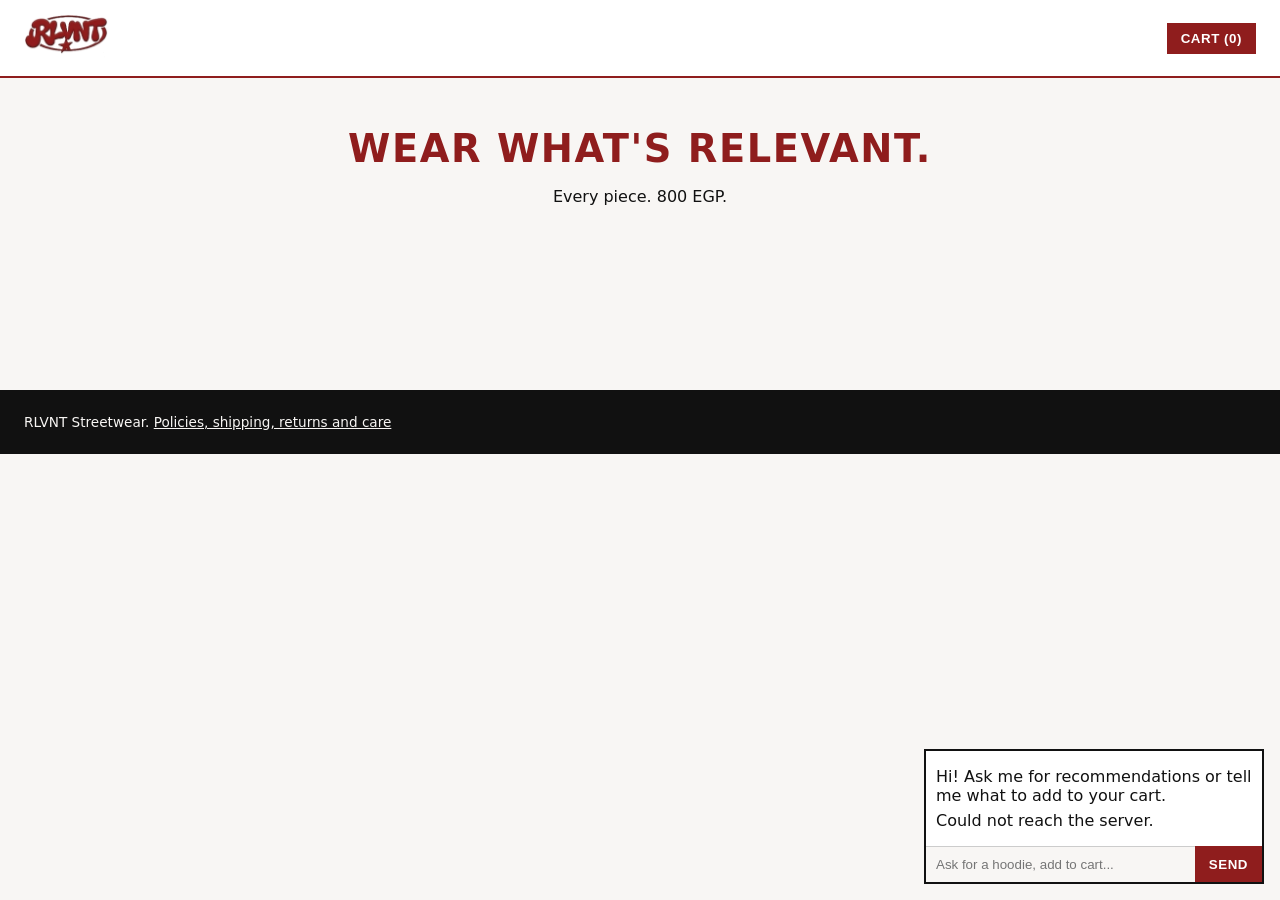
==== public/index.html @ f0443c26 "Single-project Vercel layout: public/ + api/index.py" ====
<!doctype html>
<html lang="en"><head><meta charset="utf-8">
<meta name="viewport" content="width=device-width,initial-scale=1">
<title>RLVNT</title><link rel="stylesheet" href="style.css"></head>
<body>
<header><a href="/"><img src="images/logo.png" alt="RLVNT"></a><button id="cartBtn">Cart (<span id="count">0</span>)</button></header>
<section class="hero"><h2>Wear what's relevant.</h2><p>Every piece. 800 EGP.</p></section>
<main><div id="grid" class="grid"></div></main>
<aside id="cart" class="panel hidden"><h3>Your cart</h3><div id="cartItems"></div>
<p><strong>Total: <span id="total">0</span> EGP</strong></p></aside>
<div id="chat" class="chat">
  <div id="log"></div>
  <form id="form"><input id="input" placeholder="Ask for a hoodie, add to cart..." autocomplete="off" maxlength="500"><button>Send</button></form>
</div>
<script src="config.js"></script><script src="app.js"></script>
<footer>RLVNT Streetwear. <a href="policies.html">Policies, shipping, returns and care</a></footer>
</body></html>
---- public/style.css ----
:root{--crimson:#8F1D1D;--black:#111111;--offwhite:#F8F6F4;--white:#FFFFFF}
*{box-sizing:border-box}body{margin:0;font-family:system-ui,Arial,sans-serif;background:var(--offwhite);color:var(--black)}
header{display:flex;justify-content:space-between;align-items:center;padding:14px 24px;background:var(--white);border-bottom:2px solid var(--crimson)}
header img{height:44px}
button{background:var(--crimson);color:var(--white);border:0;padding:8px 14px;cursor:pointer;font-weight:700;text-transform:uppercase;letter-spacing:.04em}
button:hover{background:var(--black)}
.hero{padding:48px 24px;text-align:center}.hero h2{font-size:2.4rem;margin:0;text-transform:uppercase;color:var(--crimson);letter-spacing:.04em}
.grid{display:grid;grid-template-columns:repeat(auto-fill,minmax(230px,1fr));gap:16px;padding:0 24px 120px}
.card{background:var(--white);padding:10px;border:1px solid #e5e0db}.card img{width:100%;aspect-ratio:1/1;object-fit:contain}
.card h4{margin:8px 0 2px;text-transform:uppercase}.card p{margin:0 0 8px;color:#555}
.panel{position:fixed;top:70px;right:16px;width:300px;background:var(--white);padding:16px;border:2px solid var(--black);z-index:5}
.hidden{display:none}.row{display:flex;justify-content:space-between;gap:8px;margin:6px 0}
.chat{position:fixed;bottom:16px;right:16px;width:340px;max-width:calc(100vw - 32px);background:var(--white);border:2px solid var(--black)}
#log{max-height:260px;overflow:auto;padding:10px}.m{margin:6px 0;white-space:pre-wrap}.u{color:var(--crimson);font-weight:600}
form{display:flex}form input{flex:1;padding:10px;border:0;border-top:1px solid #ccc;background:var(--offwhite)}
footer{background:var(--black);color:var(--offwhite);padding:24px;font-size:.85rem}footer a{color:var(--offwhite)}
.policy{max-width:760px;margin:24px auto;padding:0 24px 80px;line-height:1.55}.policy h2{color:var(--crimson);text-transform:uppercase}
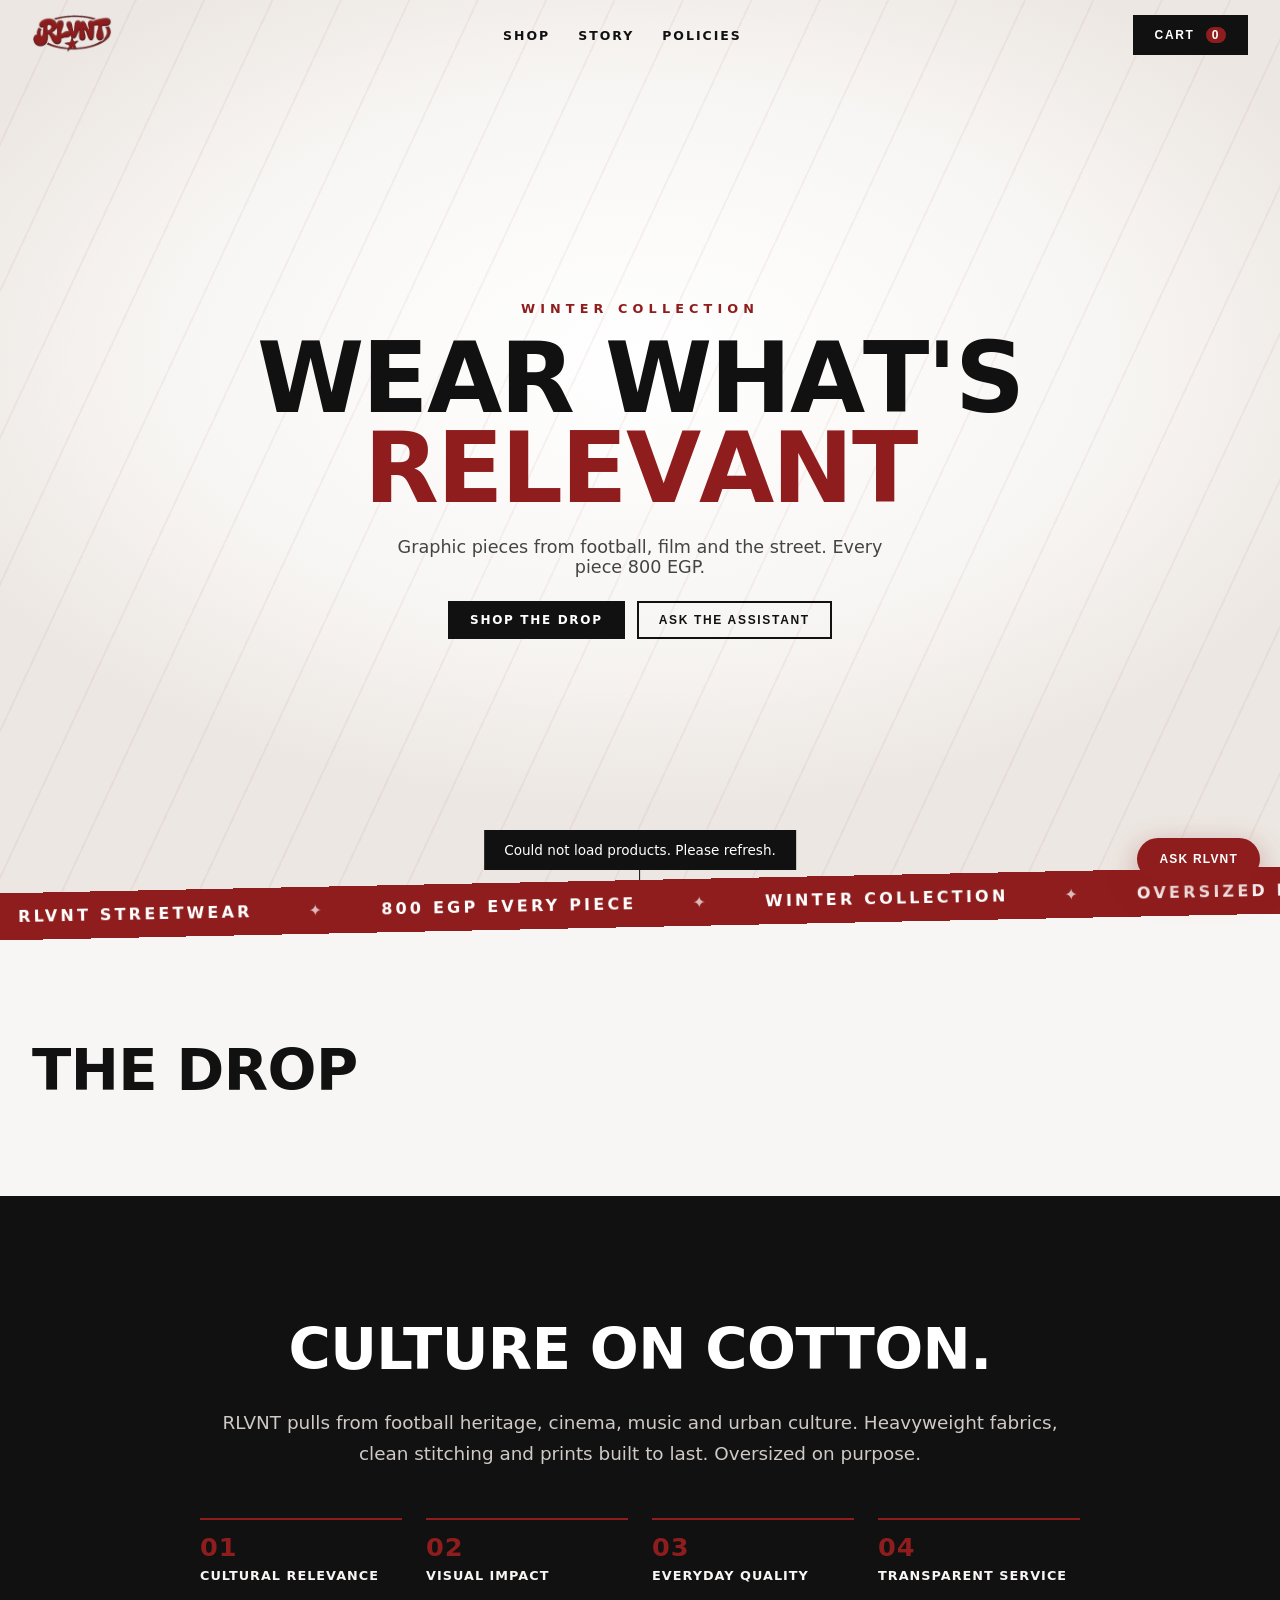
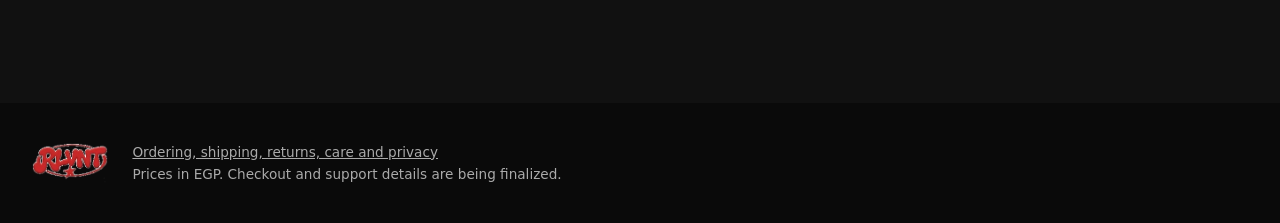
==== commit 0a35a25a: "Redesign: animated modern storefront; bilingual policy-aware assistant (Egyptian Arabic/English), ra" ====
--- a/public/index.html
+++ b/public/index.html
@@ -1,17 +1,64 @@
 <!doctype html>
 <html lang="en"><head><meta charset="utf-8">
 <meta name="viewport" content="width=device-width,initial-scale=1">
-<title>RLVNT</title><link rel="stylesheet" href="style.css"></head>
+<title>RLVNT | Streetwear</title>
+<meta name="description" content="RLVNT. Graphic streetwear built on football, cinema and street culture. Every piece 800 EGP.">
+<link rel="icon" href="images/logo.png">
+<link rel="stylesheet" href="style.css"></head>
 <body>
-<header><a href="/"><img src="images/logo.png" alt="RLVNT"></a><button id="cartBtn">Cart (<span id="count">0</span>)</button></header>
-<section class="hero"><h2>Wear what's relevant.</h2><p>Every piece. 800 EGP.</p></section>
-<main><div id="grid" class="grid"></div></main>
-<aside id="cart" class="panel hidden"><h3>Your cart</h3><div id="cartItems"></div>
-<p><strong>Total: <span id="total">0</span> EGP</strong></p></aside>
-<div id="chat" class="chat">
-  <div id="log"></div>
-  <form id="form"><input id="input" placeholder="Ask for a hoodie, add to cart..." autocomplete="off" maxlength="500"><button>Send</button></form>
-</div>
+<div class="progress" id="progress"></div>
+<header id="nav">
+  <a class="brand" href="#top"><img src="images/logo.png" alt="RLVNT"></a>
+  <nav><a href="#shop">Shop</a><a href="#story">Story</a><a href="policies.html">Policies</a></nav>
+  <button id="cartBtn" class="cartbtn" aria-label="Open cart">Cart <span id="count">0</span></button>
+</header>
+
+<section class="hero" id="top">
+  <div class="hero-bg"></div>
+  <div class="floaters" id="floaters" aria-hidden="true"></div>
+  <div class="hero-copy">
+    <p class="eyebrow reveal">Winter Collection</p>
+    <h1 id="headline" aria-label="Wear what's relevant">WEAR WHAT'S<br>RELEVANT</h1>
+    <p class="sub reveal">Graphic pieces from football, film and the street. Every piece 800 EGP.</p>
+    <div class="cta reveal"><a class="btn" href="#shop">Shop the drop</a><button class="btn ghost" id="askBtn">Ask the assistant</button></div>
+  </div>
+  <div class="scroll-hint">Scroll</div>
+</section>
+
+<div class="marquee" aria-hidden="true"><div class="track"><span>RLVNT STREETWEAR</span><span>800 EGP EVERY PIECE</span><span>WINTER COLLECTION</span><span>OVERSIZED FITS</span><span>RLVNT STREETWEAR</span><span>800 EGP EVERY PIECE</span><span>WINTER COLLECTION</span><span>OVERSIZED FITS</span></div></div>
+
+<section class="shop" id="shop">
+  <div class="shop-head reveal"><h2>The Drop</h2>
+    <div class="filters" id="filters"></div></div>
+  <div id="grid" class="grid"></div>
+</section>
+
+<section class="story" id="story">
+  <div class="story-in reveal">
+    <h2>Culture on cotton.</h2>
+    <p>RLVNT pulls from football heritage, cinema, music and urban culture. Heavyweight fabrics, clean stitching and prints built to last. Oversized on purpose.</p>
+    <div class="pillars"><div><b>01</b>Cultural relevance</div><div><b>02</b>Visual impact</div><div><b>03</b>Everyday quality</div><div><b>04</b>Transparent service</div></div>
+  </div>
+</section>
+
+<footer><img src="images/logo.png" alt="RLVNT"><div><a href="policies.html">Ordering, shipping, returns, care and privacy</a><p>Prices in EGP. Checkout and support details are being finalized.</p></div></footer>
+
+<div class="scrim" id="scrim"></div>
+<aside id="cart" class="drawer" aria-label="Cart">
+  <div class="drawer-head"><h3>Your cart</h3><button id="closeCart" class="x" aria-label="Close">×</button></div>
+  <div id="cartItems" class="cart-items"></div>
+  <div class="drawer-foot"><div class="total"><span>Total</span><b><span id="total">0</span> EGP</b></div>
+    <p class="note">Online checkout is being finalized. Your selection is saved here, and the assistant can help with your order questions.</p>
+    <button class="btn full" id="askFromCart">Ask the assistant</button></div>
+</aside>
+
+<button id="chatFab" class="fab" aria-label="Open assistant"><span>Ask RLVNT</span></button>
+<section id="chat" class="chat" aria-label="RLVNT assistant">
+  <div class="chat-head"><div><b>RLVNT Assistant</b><small>English · عربي</small></div><button id="chatClose" class="x" aria-label="Close">×</button></div>
+  <div id="log" class="log"></div>
+  <div id="chips" class="chips"></div>
+  <form id="form"><input id="input" placeholder="Message / اكتب رسالتك" autocomplete="off" maxlength="500" dir="auto"><button aria-label="Send">➤</button></form>
+</section>
+<div id="toast" class="toast"></div>
 <script src="config.js"></script><script src="app.js"></script>
-<footer>RLVNT Streetwear. <a href="policies.html">Policies, shipping, returns and care</a></footer>
 </body></html>
--- a/public/style.css
+++ b/public/style.css
@@ -1,17 +1,90 @@
-:root{--crimson:#8F1D1D;--black:#111111;--offwhite:#F8F6F4;--white:#FFFFFF}
-*{box-sizing:border-box}body{margin:0;font-family:system-ui,Arial,sans-serif;background:var(--offwhite);color:var(--black)}
-header{display:flex;justify-content:space-between;align-items:center;padding:14px 24px;background:var(--white);border-bottom:2px solid var(--crimson)}
-header img{height:44px}
-button{background:var(--crimson);color:var(--white);border:0;padding:8px 14px;cursor:pointer;font-weight:700;text-transform:uppercase;letter-spacing:.04em}
-button:hover{background:var(--black)}
-.hero{padding:48px 24px;text-align:center}.hero h2{font-size:2.4rem;margin:0;text-transform:uppercase;color:var(--crimson);letter-spacing:.04em}
-.grid{display:grid;grid-template-columns:repeat(auto-fill,minmax(230px,1fr));gap:16px;padding:0 24px 120px}
-.card{background:var(--white);padding:10px;border:1px solid #e5e0db}.card img{width:100%;aspect-ratio:1/1;object-fit:contain}
-.card h4{margin:8px 0 2px;text-transform:uppercase}.card p{margin:0 0 8px;color:#555}
-.panel{position:fixed;top:70px;right:16px;width:300px;background:var(--white);padding:16px;border:2px solid var(--black);z-index:5}
-.hidden{display:none}.row{display:flex;justify-content:space-between;gap:8px;margin:6px 0}
-.chat{position:fixed;bottom:16px;right:16px;width:340px;max-width:calc(100vw - 32px);background:var(--white);border:2px solid var(--black)}
-#log{max-height:260px;overflow:auto;padding:10px}.m{margin:6px 0;white-space:pre-wrap}.u{color:var(--crimson);font-weight:600}
-form{display:flex}form input{flex:1;padding:10px;border:0;border-top:1px solid #ccc;background:var(--offwhite)}
-footer{background:var(--black);color:var(--offwhite);padding:24px;font-size:.85rem}footer a{color:var(--offwhite)}
-.policy{max-width:760px;margin:24px auto;padding:0 24px 80px;line-height:1.55}.policy h2{color:var(--crimson);text-transform:uppercase}
+:root{--crimson:#8F1D1D;--black:#111;--off:#F8F6F4;--white:#fff;--ease:cubic-bezier(.2,.8,.2,1)}
+*{box-sizing:border-box}html{scroll-behavior:smooth}
+body{margin:0;font-family:"Helvetica Neue",Inter,system-ui,Arial,sans-serif;background:var(--off);color:var(--black);overflow-x:hidden}
+img{display:block}a{color:inherit}
+.progress{position:fixed;top:0;left:0;height:3px;width:0;background:var(--crimson);z-index:100}
+header{position:fixed;top:0;left:0;right:0;z-index:50;display:flex;align-items:center;justify-content:space-between;padding:14px 32px;transition:background .3s,box-shadow .3s,padding .3s}
+header.solid{background:rgba(248,246,244,.92);backdrop-filter:blur(10px);box-shadow:0 1px 0 rgba(0,0,0,.08);padding:8px 32px}
+.brand img{height:42px;transition:transform .3s var(--ease)}.brand:hover img{transform:rotate(-4deg) scale(1.06)}
+nav{display:flex;gap:28px}nav a{text-decoration:none;font-size:.78rem;font-weight:700;letter-spacing:.16em;text-transform:uppercase;position:relative}
+nav a:after{content:"";position:absolute;left:0;bottom:-4px;height:2px;width:0;background:var(--crimson);transition:width .3s var(--ease)}nav a:hover:after{width:100%}
+.cartbtn,.btn{background:var(--black);color:var(--white);border:0;padding:12px 22px;font-weight:800;font-size:.75rem;letter-spacing:.14em;text-transform:uppercase;cursor:pointer;text-decoration:none;display:inline-block;transition:background .25s,transform .25s var(--ease)}
+.cartbtn:hover,.btn:hover{background:var(--crimson);transform:translateY(-2px)}
+.cartbtn span{display:inline-block;min-width:20px;margin-left:6px;background:var(--crimson);padding:1px 6px;border-radius:10px}
+.cartbtn.bump span{animation:bump .5s var(--ease)}@keyframes bump{40%{transform:scale(1.6)}}
+.btn.ghost{background:transparent;color:var(--black);box-shadow:inset 0 0 0 2px var(--black)}.btn.ghost:hover{background:var(--black);color:var(--white)}
+.btn.full{width:100%}
+.hero{position:relative;min-height:100vh;display:flex;align-items:center;justify-content:center;text-align:center;overflow:hidden;padding:120px 24px 80px}
+.hero-bg{position:absolute;inset:0;background:radial-gradient(60% 50% at 50% 40%,#fff 0%,var(--off) 60%,#ece7e2 100%)}
+.hero-bg:after{content:"";position:absolute;inset:0;background:repeating-linear-gradient(115deg,transparent 0 60px,rgba(143,29,29,.05) 60px 62px)}
+.hero-copy{position:relative;z-index:3;max-width:900px}
+.eyebrow{color:var(--crimson);font-weight:800;letter-spacing:.4em;text-transform:uppercase;font-size:.8rem;margin:0 0 18px}
+h1{font-size:clamp(2.8rem,9vw,7.5rem);line-height:.92;margin:0;font-weight:900;letter-spacing:-.02em;text-transform:uppercase}
+h1 .ch{display:inline-block;opacity:0;transform:translateY(60%) rotate(6deg);animation:rise .8s var(--ease) forwards}
+@keyframes rise{to{opacity:1;transform:none}}
+h1 .rl{color:var(--crimson)}
+.sub{font-size:1.1rem;max-width:520px;margin:24px auto;color:#444}
+.cta{display:flex;gap:12px;justify-content:center;flex-wrap:wrap}
+.floaters{position:absolute;inset:0;z-index:1;pointer-events:none}
+.fl{position:absolute;width:clamp(120px,20vw,280px);mix-blend-mode:multiply;filter:drop-shadow(0 30px 30px rgba(0,0,0,.18));animation:float 7s ease-in-out infinite;will-change:transform}
+.fl img{width:100%}
+@keyframes float{50%{transform:translateY(-26px) rotate(var(--r2,3deg))}}
+.fl1{left:4%;top:18%;--r2:-4deg;rotate:-8deg}.fl2{right:4%;top:14%;animation-delay:-2s;rotate:7deg}.fl3{left:12%;bottom:6%;animation-delay:-4s;rotate:5deg}.fl4{right:11%;bottom:8%;animation-delay:-1s;rotate:-6deg}
+.scroll-hint{position:absolute;bottom:18px;left:50%;transform:translateX(-50%);font-size:.65rem;letter-spacing:.4em;text-transform:uppercase;z-index:3}
+.scroll-hint:after{content:"";display:block;width:1px;height:34px;background:var(--black);margin:8px auto 0;animation:drip 1.6s infinite}
+@keyframes drip{0%{transform:scaleY(0);transform-origin:top}50%{transform:scaleY(1);transform-origin:top}51%{transform-origin:bottom}100%{transform:scaleY(0);transform-origin:bottom}}
+.marquee{background:var(--crimson);color:var(--white);overflow:hidden;white-space:nowrap;padding:14px 0;transform:rotate(-1.2deg);margin:-20px -10px 0;position:relative;z-index:4}
+.track{display:inline-flex;animation:slide 24s linear infinite}.track span{font-weight:900;letter-spacing:.2em;font-size:1rem;padding:0 28px}.track span:after{content:"✦";margin-left:56px;opacity:.7}
+@keyframes slide{to{transform:translateX(-50%)}}
+.shop{padding:110px 32px 60px;max-width:1500px;margin:0 auto}
+.shop-head{display:flex;justify-content:space-between;align-items:end;gap:20px;flex-wrap:wrap;margin-bottom:32px}
+h2{font-size:clamp(2rem,5vw,3.6rem);margin:0;text-transform:uppercase;font-weight:900;letter-spacing:-.01em}
+.filters{display:flex;gap:8px;flex-wrap:wrap}.filters button{background:transparent;border:2px solid var(--black);padding:8px 16px;font-weight:800;text-transform:uppercase;font-size:.7rem;letter-spacing:.12em;cursor:pointer;transition:all .25s}
+.filters button.on,.filters button:hover{background:var(--black);color:var(--white)}
+.grid{display:grid;grid-template-columns:repeat(auto-fill,minmax(260px,1fr));gap:22px}
+.card{background:var(--white);position:relative;overflow:hidden;opacity:0;transform:translateY(40px);transition:opacity .7s var(--ease),transform .7s var(--ease),box-shadow .3s}
+.card.in{opacity:1;transform:none}.card:hover{box-shadow:0 24px 50px rgba(0,0,0,.14)}
+.card .pic{aspect-ratio:4/5;background:#fff;overflow:hidden;perspective:800px;display:flex;align-items:center;justify-content:center}
+.card .pic img{width:100%;height:100%;object-fit:contain;transition:transform .5s var(--ease);transform-style:preserve-3d;will-change:transform}
+.card:hover .pic img{transform:scale(1.07)}
+.card .tag{position:absolute;top:12px;left:12px;background:var(--crimson);color:#fff;font-size:.65rem;font-weight:800;letter-spacing:.14em;padding:5px 9px;text-transform:uppercase}
+.card .meta{padding:14px 16px 64px}.card h4{margin:0 0 4px;font-size:.9rem;text-transform:uppercase;letter-spacing:.04em}.card p{margin:0;color:#666;font-size:.85rem}
+.card .add{position:absolute;left:0;right:0;bottom:0;transform:translateY(100%);transition:transform .35s var(--ease),background .25s;padding:16px;border:0;background:var(--black);color:#fff;font-weight:800;letter-spacing:.14em;text-transform:uppercase;font-size:.75rem;cursor:pointer}
+.card:hover .add,.card:focus-within .add{transform:none}.card .add:hover{background:var(--crimson)}
+@media(hover:none){.card .add{transform:none;position:static;width:100%}.card .meta{padding-bottom:12px}}
+.story{background:var(--black);color:var(--off);padding:120px 32px;text-align:center}
+.story-in{max-width:880px;margin:auto}.story h2{color:var(--white)}.story p{font-size:1.15rem;line-height:1.7;color:#cfcac5;margin:24px 0 48px}
+.pillars{display:grid;grid-template-columns:repeat(auto-fit,minmax(150px,1fr));gap:24px;text-align:left}
+.pillars div{border-top:2px solid var(--crimson);padding-top:12px;font-weight:700;text-transform:uppercase;letter-spacing:.08em;font-size:.8rem}.pillars b{display:block;color:var(--crimson);font-size:1.6rem;margin-bottom:6px}
+footer{background:#0a0a0a;color:#aaa;padding:40px 32px;display:flex;gap:24px;align-items:center;flex-wrap:wrap;font-size:.85rem}footer img{height:40px;filter:brightness(1.4)}footer p{margin:6px 0 0}
+.reveal{opacity:0;transform:translateY(28px);transition:opacity .8s var(--ease),transform .8s var(--ease)}.reveal.in{opacity:1;transform:none}
+.scrim{position:fixed;inset:0;background:rgba(0,0,0,.45);opacity:0;pointer-events:none;transition:opacity .3s;z-index:60}.scrim.on{opacity:1;pointer-events:auto}
+.drawer{position:fixed;top:0;right:0;bottom:0;width:min(420px,100vw);background:var(--off);z-index:70;transform:translateX(105%);transition:transform .45s var(--ease);display:flex;flex-direction:column}
+.drawer.on{transform:none}.drawer-head{display:flex;justify-content:space-between;align-items:center;padding:20px 24px;border-bottom:1px solid #ddd}.drawer-head h3{margin:0;text-transform:uppercase;letter-spacing:.1em}
+.x{background:none;border:0;font-size:1.8rem;cursor:pointer;line-height:1;color:inherit}
+.cart-items{flex:1;overflow:auto;padding:12px 24px}.empty{color:#777;text-align:center;margin-top:40px}
+.line{display:grid;grid-template-columns:72px 1fr auto;gap:12px;align-items:center;padding:12px 0;border-bottom:1px solid #e6e1dc;animation:pop .4s var(--ease)}@keyframes pop{from{opacity:0;transform:translateX(20px)}}
+.line img{width:72px;height:90px;object-fit:contain;background:#fff}.line b{font-size:.8rem;text-transform:uppercase}.line small{color:#666;display:block}
+.qty{display:flex;align-items:center;gap:8px;margin-top:6px}.qty button{width:26px;height:26px;border:1px solid var(--black);background:#fff;cursor:pointer;font-weight:800}.qty button:hover{background:var(--black);color:#fff}
+.drawer-foot{padding:20px 24px;border-top:1px solid #ddd}.total{display:flex;justify-content:space-between;font-size:1.1rem;margin-bottom:8px}.note{font-size:.78rem;color:#666;line-height:1.5}
+.fab{position:fixed;right:20px;bottom:20px;z-index:55;background:var(--crimson);color:#fff;border:0;border-radius:40px;padding:14px 22px;font-weight:800;letter-spacing:.1em;text-transform:uppercase;font-size:.75rem;cursor:pointer;box-shadow:0 10px 30px rgba(143,29,29,.4);animation:pulse 2.6s infinite}
+@keyframes pulse{0%,100%{box-shadow:0 10px 30px rgba(143,29,29,.4)}50%{box-shadow:0 10px 40px rgba(143,29,29,.75)}}
+.chat{position:fixed;right:20px;bottom:20px;width:380px;max-width:calc(100vw - 24px);height:min(600px,calc(100vh - 40px));background:var(--white);z-index:80;display:flex;flex-direction:column;box-shadow:0 30px 80px rgba(0,0,0,.35);transform:translateY(30px) scale(.96);opacity:0;pointer-events:none;transition:all .35s var(--ease);transform-origin:bottom right}
+.chat.on{transform:none;opacity:1;pointer-events:auto}
+.chat-head{background:var(--black);color:#fff;display:flex;justify-content:space-between;align-items:center;padding:14px 18px;border-bottom:3px solid var(--crimson)}.chat-head small{display:block;opacity:.7;margin-top:2px}
+.log{flex:1;overflow:auto;padding:16px;display:flex;flex-direction:column;gap:10px;background:var(--off)}
+.msg{max-width:86%;padding:10px 14px;line-height:1.5;font-size:.92rem;white-space:pre-wrap;animation:pop .3s var(--ease);unicode-bidi:plaintext}
+.msg.bot{background:#fff;align-self:flex-start;border-left:3px solid var(--crimson)}.msg.me{background:var(--black);color:#fff;align-self:flex-end}
+.typing{display:flex;gap:4px;padding:12px 14px}.typing i{width:7px;height:7px;background:var(--crimson);border-radius:50%;animation:dot 1s infinite}.typing i:nth-child(2){animation-delay:.15s}.typing i:nth-child(3){animation-delay:.3s}
+@keyframes dot{50%{transform:translateY(-5px);opacity:.4}}
+.pcards{display:flex;gap:8px;overflow:auto;align-self:stretch;padding-bottom:4px}.pc{flex:0 0 120px;background:#fff;border:1px solid #e3ded9;font-size:.7rem;text-transform:uppercase}.pc img{width:100%;height:120px;object-fit:contain}.pc div{padding:6px}.pc button{width:100%;border:0;background:var(--black);color:#fff;padding:7px;font-weight:800;cursor:pointer;font-size:.65rem;letter-spacing:.1em}.pc button:hover{background:var(--crimson)}
+.chips{display:flex;gap:6px;flex-wrap:wrap;padding:8px 12px 0;background:var(--off)}.chips button{border:1px solid var(--black);background:#fff;padding:6px 10px;font-size:.75rem;cursor:pointer;transition:all .2s}.chips button:hover{background:var(--black);color:#fff}
+#form{display:flex;border-top:1px solid #ddd}#form input{flex:1;border:0;padding:14px;font-size:.95rem;background:#fff;outline:none}#form button{border:0;background:var(--crimson);color:#fff;width:54px;cursor:pointer;font-size:1.1rem}
+.toast{position:fixed;left:50%;bottom:30px;transform:translate(-50%,40px);background:var(--black);color:#fff;padding:12px 20px;font-size:.85rem;opacity:0;transition:all .35s var(--ease);z-index:120;pointer-events:none}.toast.on{opacity:1;transform:translate(-50%,0)}
+.policy{max-width:760px;margin:110px auto 60px;padding:0 24px;line-height:1.6}.policy h2{font-size:1.5rem;color:var(--crimson);margin-top:36px}
+@media(max-width:720px){nav{display:none}header{padding:10px 16px}.shop{padding:80px 16px 40px}.fl{opacity:.55}.fab span{display:none}.fab{width:56px;height:56px;padding:0}.fab:before{content:"💬"}.chat{right:0;bottom:0;width:100vw;max-width:100vw;height:86vh}}
+@media(prefers-reduced-motion:reduce){*{animation:none!important;transition:none!important}h1 .ch,.reveal,.card{opacity:1!important;transform:none!important}}
+.fl{aspect-ratio:1/1;overflow:hidden}.fl img{width:190%;max-width:none;margin:-42% 0 0 -45%}
+.fl{width:clamp(110px,15vw,215px)}
+.fl1{left:2%;top:20%}.fl2{right:2%;top:16%}.fl3{left:5%;bottom:5%}.fl4{right:5%;bottom:6%}
+h1{font-size:clamp(2.6rem,7.6vw,6.4rem)}
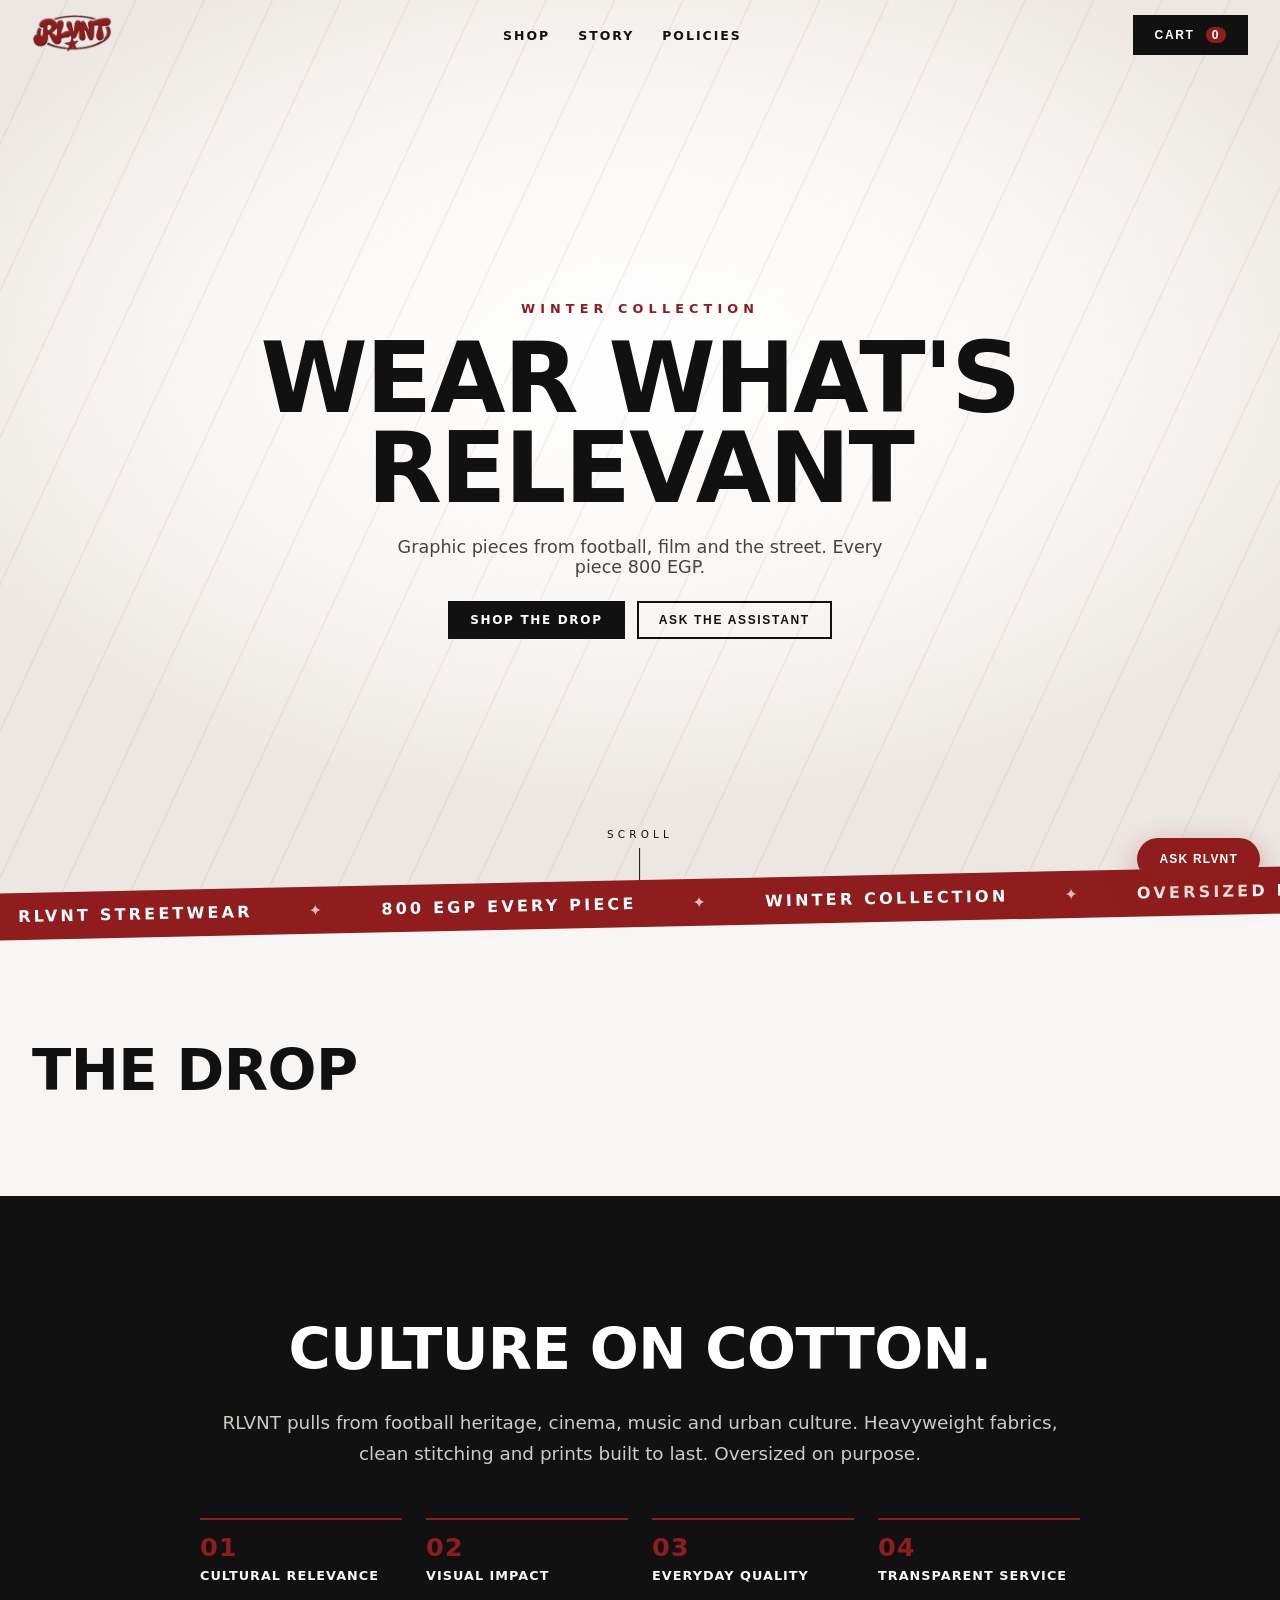
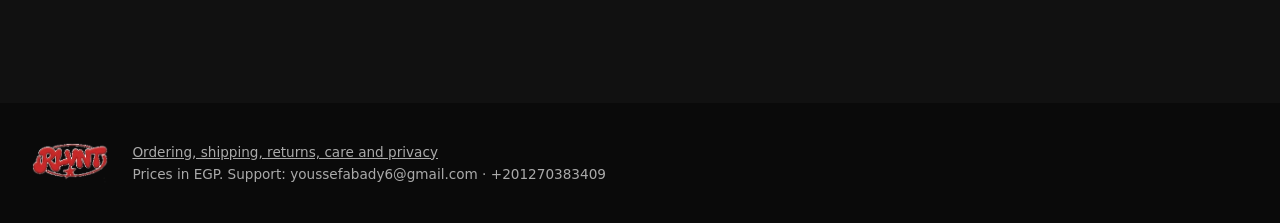
==== commit fbd92792: "Order flow (COD, email via Resend), shipping 100 EGP, policies, size chart, support contacts" ====
--- a/public/index.html
+++ b/public/index.html
@@ -41,16 +41,32 @@
   </div>
 </section>
 
-<footer><img src="images/logo.png" alt="RLVNT"><div><a href="policies.html">Ordering, shipping, returns, care and privacy</a><p>Prices in EGP. Checkout and support details are being finalized.</p></div></footer>
+<footer><img src="images/logo.png" alt="RLVNT"><div><a href="policies.html">Ordering, shipping, returns, care and privacy</a><p>Prices in EGP. Support: youssefabady6@gmail.com · +201270383409</p></div></footer>
 
 <div class="scrim" id="scrim"></div>
 <aside id="cart" class="drawer" aria-label="Cart">
   <div class="drawer-head"><h3>Your cart</h3><button id="closeCart" class="x" aria-label="Close">×</button></div>
   <div id="cartItems" class="cart-items"></div>
-  <div class="drawer-foot"><div class="total"><span>Total</span><b><span id="total">0</span> EGP</b></div>
-    <p class="note">Online checkout is being finalized. Your selection is saved here, and the assistant can help with your order questions.</p>
-    <button class="btn full" id="askFromCart">Ask the assistant</button></div>
-</aside>
+  <div class="drawer-foot" id="foot">
+    <div class="sum"><span>Subtotal</span><span><span id="sub">0</span> EGP</span></div>
+    <div class="sum"><span>Shipping (3 to 5 days)</span><span><span id="ship">0</span> EGP</span></div>
+    <div class="total"><span>Total, cash on delivery</span><b><span id="total">0</span> EGP</b></div>
+    <button class="btn full" id="checkoutBtn">Place order</button>
+    <p class="note">Pay cash when your order arrives. All sizes available.</p></div>
+  <form id="orderForm" class="orderform hidden" novalidate>
+    <h4>Delivery details</h4>
+    <label>Full name<input name="name" required maxlength="80" autocomplete="name"></label>
+    <label>Phone / WhatsApp<input name="phone" required maxlength="20" inputmode="tel" autocomplete="tel" placeholder="01xxxxxxxxx"></label>
+    <label>City / governorate<input name="city" required maxlength="60"></label>
+    <label>Address<textarea name="address" required maxlength="300" rows="2"></textarea></label>
+    <label>Notes (optional)<input name="notes" maxlength="300"></label>
+    <input name="website" class="hp" tabindex="-1" autocomplete="off" aria-hidden="true">
+    <p class="err" id="orderErr"></p>
+    <button class="btn full" id="submitOrder">Confirm order · <span id="total2">0</span> EGP</button>
+    <button type="button" class="btn ghost full" id="backCart">Back to cart</button>
+  </form>
+  <div id="orderDone" class="orderdone hidden"></div>
+  </aside>
 
 <button id="chatFab" class="fab" aria-label="Open assistant"><span>Ask RLVNT</span></button>
 <section id="chat" class="chat" aria-label="RLVNT assistant">
--- a/public/style.css
+++ b/public/style.css
@@ -88,3 +88,14 @@
 .fl{width:clamp(110px,15vw,215px)}
 .fl1{left:2%;top:20%}.fl2{right:2%;top:16%}.fl3{left:5%;bottom:5%}.fl4{right:5%;bottom:6%}
 h1{font-size:clamp(2.6rem,7.6vw,6.4rem)}
+
+.sum{display:flex;justify-content:space-between;font-size:.85rem;color:#555;margin-bottom:4px}
+.line .sz{margin-top:6px;font-size:.75rem}.line select{border:1px solid var(--black);background:#fff;padding:4px 6px;font-weight:700}.line select.bad{border-color:var(--crimson);box-shadow:0 0 0 2px rgba(143,29,29,.3)}
+.orderform{padding:16px 24px 24px;overflow:auto;border-top:1px solid #ddd;display:flex;flex-direction:column;gap:10px}.orderform h4{margin:0;text-transform:uppercase;letter-spacing:.1em}
+.orderform label{display:flex;flex-direction:column;gap:4px;font-size:.72rem;font-weight:800;text-transform:uppercase;letter-spacing:.08em}.orderform input,.orderform textarea{border:1px solid #bbb;padding:10px;font:inherit;font-size:.9rem;background:#fff;text-transform:none;letter-spacing:0;font-weight:400}
+.orderform input:focus,.orderform textarea:focus{outline:2px solid var(--crimson)}.hp{position:absolute;left:-9999px;opacity:0}.err{color:var(--crimson);font-size:.8rem;min-height:1em;margin:0}
+.orderdone{padding:32px 24px;text-align:center}.orderdone h3{text-transform:uppercase;color:var(--crimson);font-size:1.6rem;margin:12px 0}.orderdone .check{font-size:3rem;animation:pop .6s var(--ease)}
+.drawer.mode-form .cart-items{display:none}.drawer.mode-form #foot{display:none}.drawer.mode-done .cart-items,.drawer.mode-done #foot{display:none}
+.drawer .hidden{display:none}
+
+.sizes{border-collapse:collapse;width:100%;margin:12px 0;background:#fff}.sizes th,.sizes td{border:1px solid #ddd;padding:8px;text-align:center}.sizes th{background:var(--black);color:#fff}
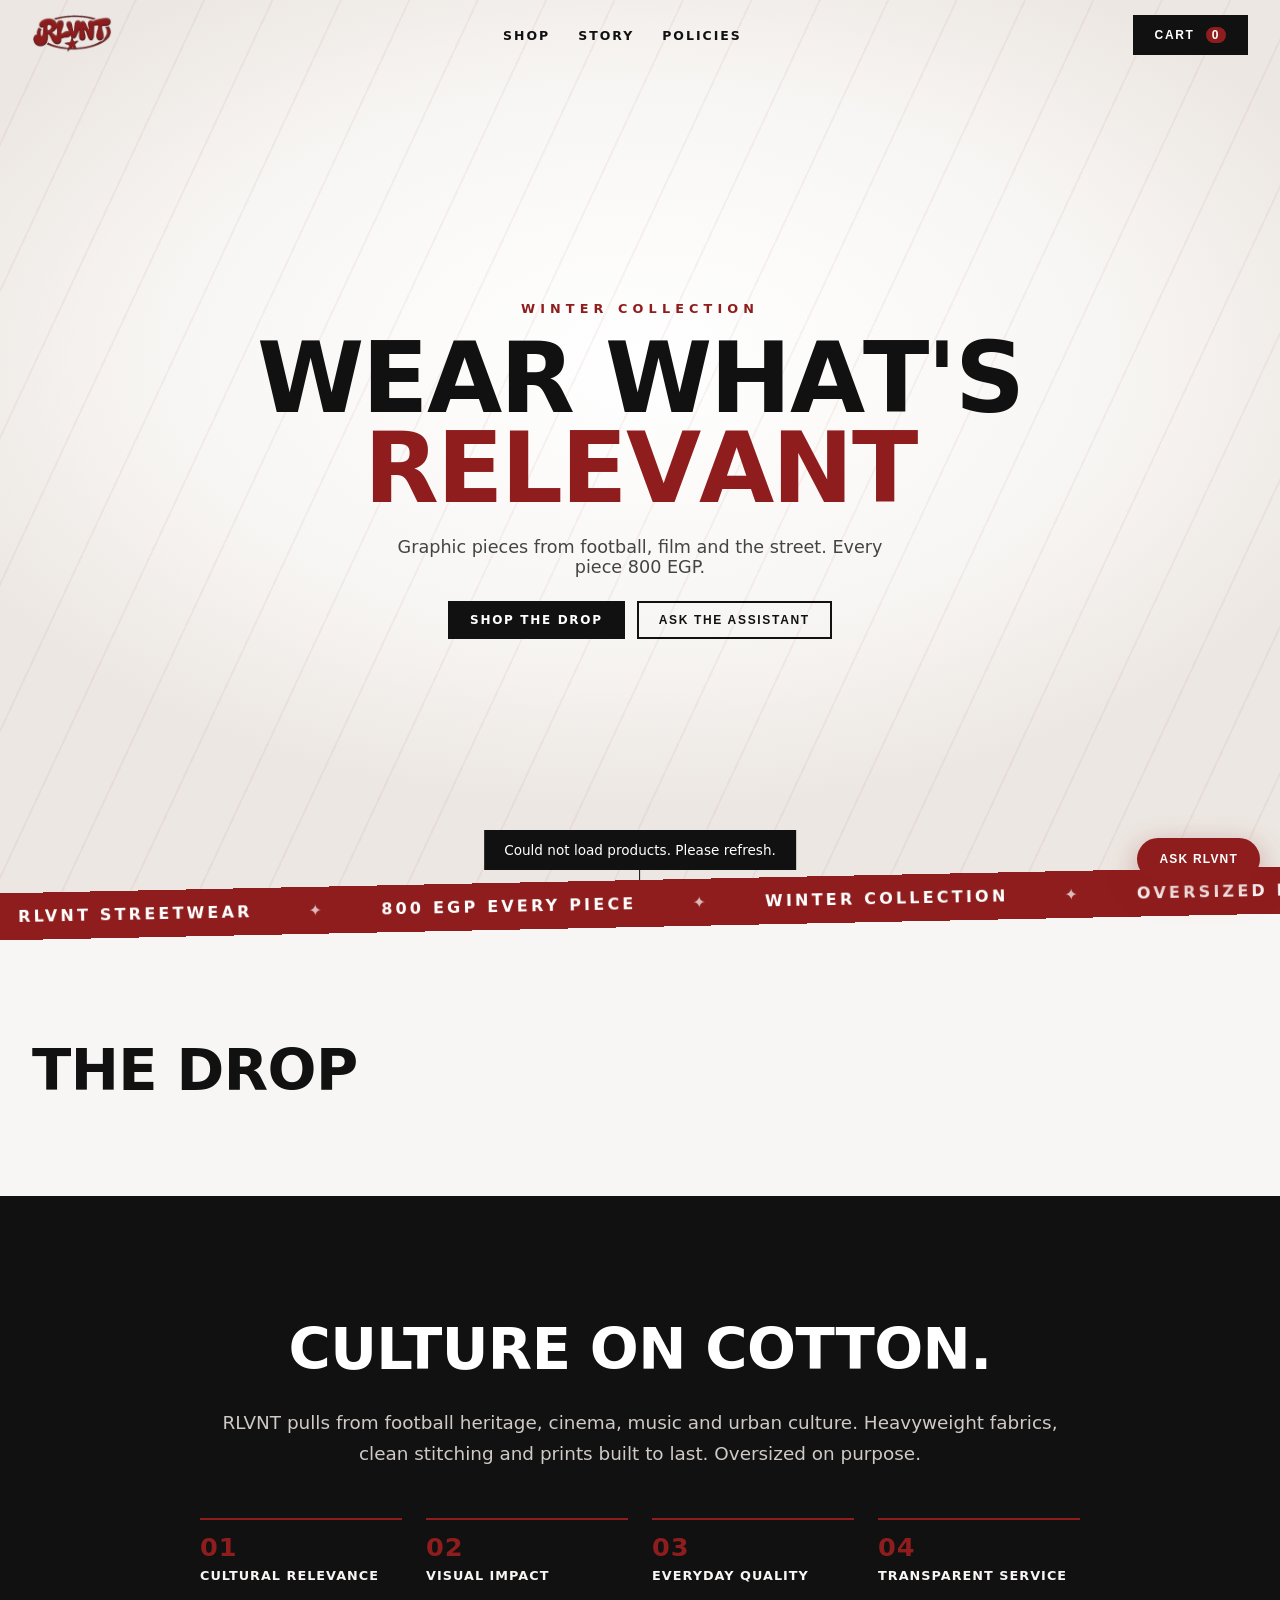
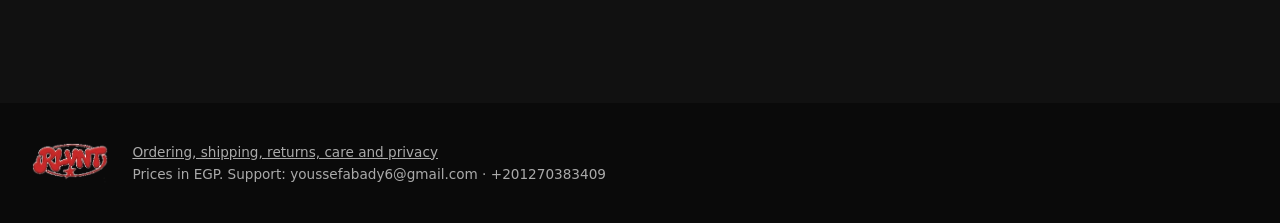
==== commit 4390473b: "Fix product grid (null handler), premium product cards, quick view" ====
--- a/public/index.html
+++ b/public/index.html
@@ -43,6 +43,7 @@
 
 <footer><img src="images/logo.png" alt="RLVNT"><div><a href="policies.html">Ordering, shipping, returns, care and privacy</a><p>Prices in EGP. Support: youssefabady6@gmail.com · +201270383409</p></div></footer>
 
+<div class="qv" id="qv"><div class="qvbox"><button id="qvClose" class="x" aria-label="Close">×</button><div id="qvBody" class="qvbody"></div></div></div>
 <div class="scrim" id="scrim"></div>
 <aside id="cart" class="drawer" aria-label="Cart">
   <div class="drawer-head"><h3>Your cart</h3><button id="closeCart" class="x" aria-label="Close">×</button></div>
--- a/public/style.css
+++ b/public/style.css
@@ -99,3 +99,32 @@
 .drawer .hidden{display:none}
 
 .sizes{border-collapse:collapse;width:100%;margin:12px 0;background:#fff}.sizes th,.sizes td{border:1px solid #ddd;padding:8px;text-align:center}.sizes th{background:var(--black);color:#fff}
+
+/* ---- premium product display ---- */
+.grid{grid-template-columns:repeat(auto-fill,minmax(280px,1fr));gap:28px}
+.card{background:linear-gradient(160deg,#fff 0%,#f3efeb 100%);border:1px solid #e8e2dc;opacity:0;transform:translateY(70px) scale(.96);transition:opacity .9s var(--ease) var(--d,0ms),transform .9s var(--ease) var(--d,0ms),box-shadow .4s;--mx:50%;--my:50%}
+.card.in{opacity:1;transform:none}
+.card:before{content:"";position:absolute;inset:0;background:radial-gradient(420px circle at var(--mx) var(--my),rgba(143,29,29,.16),transparent 55%);opacity:0;transition:opacity .35s;pointer-events:none;z-index:2}
+.card:hover:before{opacity:1}.card:hover{box-shadow:0 40px 70px -20px rgba(17,17,17,.28);transform:translateY(-6px)}
+.card .pic{aspect-ratio:4/5;cursor:zoom-in;position:relative;background:#fff;perspective:900px;overflow:hidden}
+.card .pic img{clip-path:inset(100% 0 0 0);transform:scale(1.25);transition:clip-path 1.1s var(--ease) calc(var(--d,0ms) + .15s),transform 1.4s var(--ease) calc(var(--d,0ms) + .15s)}
+.card.in .pic img{clip-path:inset(0);transform:scale(1)}
+.card.in:hover .pic img{transition:transform .25s ease-out}
+.shine{position:absolute;top:0;left:-60%;width:40%;height:100%;background:linear-gradient(100deg,transparent,rgba(255,255,255,.75),transparent);transform:skewX(-20deg);pointer-events:none;z-index:3}
+.card:hover .shine{animation:sweep .9s var(--ease)}@keyframes sweep{to{left:130%}}
+.qvpill{position:absolute;left:50%;bottom:16px;transform:translate(-50%,20px);opacity:0;background:var(--black);color:#fff;font-size:.68rem;font-weight:800;letter-spacing:.2em;text-transform:uppercase;padding:9px 18px;border-radius:30px;transition:all .4s var(--ease);z-index:4}
+.card:hover .qvpill{opacity:1;transform:translate(-50%,0)}
+.card .meta{padding:16px 18px 18px;position:relative;z-index:3}
+.mtop{display:flex;justify-content:space-between;align-items:center;margin-bottom:8px}.idx{font-weight:900;color:var(--crimson);font-size:.8rem;letter-spacing:.1em}.cat{font-size:.65rem;letter-spacing:.2em;text-transform:uppercase;color:#777;font-weight:700}
+.card h4{font-size:1.05rem;font-weight:900;line-height:1.15;margin:0 0 14px;text-transform:uppercase;min-height:2.3em}
+.mrow{display:flex;justify-content:space-between;align-items:center}.pr{font-weight:900;font-size:1.05rem}
+.card .add{position:static;transform:none;width:auto;padding:10px 18px;border-radius:30px;font-size:.7rem;background:var(--black);transition:all .3s var(--ease)}.card .add:hover{background:var(--crimson);transform:scale(1.07)}.card .add.ok{background:#1a7f3c}
+.card .tag{display:none}
+@media(hover:none){.card .add{position:static;width:auto}.card .meta{padding-bottom:18px}.qvpill{display:none}}
+.qv{position:fixed;inset:0;background:rgba(10,10,10,.65);backdrop-filter:blur(8px);z-index:90;display:flex;align-items:center;justify-content:center;padding:20px;opacity:0;pointer-events:none;transition:opacity .35s}
+.qv.on{opacity:1;pointer-events:auto}.qvbox{background:var(--off);max-width:980px;width:100%;max-height:92vh;overflow:auto;position:relative;transform:translateY(40px) scale(.95);transition:transform .5s var(--ease)}.qv.on .qvbox{transform:none}
+.qvbox>.x{position:absolute;right:12px;top:8px;z-index:5;background:#fff;border-radius:50%;width:38px;height:38px}
+.qvbody{display:grid;grid-template-columns:1.1fr 1fr}.qvimg{background:#fff;overflow:hidden;cursor:zoom-in;aspect-ratio:4/5}.qvimg img{width:100%;height:100%;object-fit:contain;transition:transform .35s ease-out}
+.qvinfo{padding:44px 36px;display:flex;flex-direction:column;gap:14px}.qvinfo h3{font-size:2rem;line-height:1;margin:0;text-transform:uppercase;font-weight:900}.qvinfo .pr{font-size:1.5rem;margin:0;color:var(--crimson)}.qvinfo .desc{color:#555;margin:0}
+.pills{display:flex;gap:8px;flex-wrap:wrap}.pill{min-width:48px;padding:11px 14px;border:2px solid var(--black);background:transparent;font-weight:800;cursor:pointer;transition:all .25s}.pill:hover{transform:translateY(-2px)}.pill.on{background:var(--black);color:#fff}
+@media(max-width:720px){.qvbody{grid-template-columns:1fr}.qvinfo{padding:24px}}
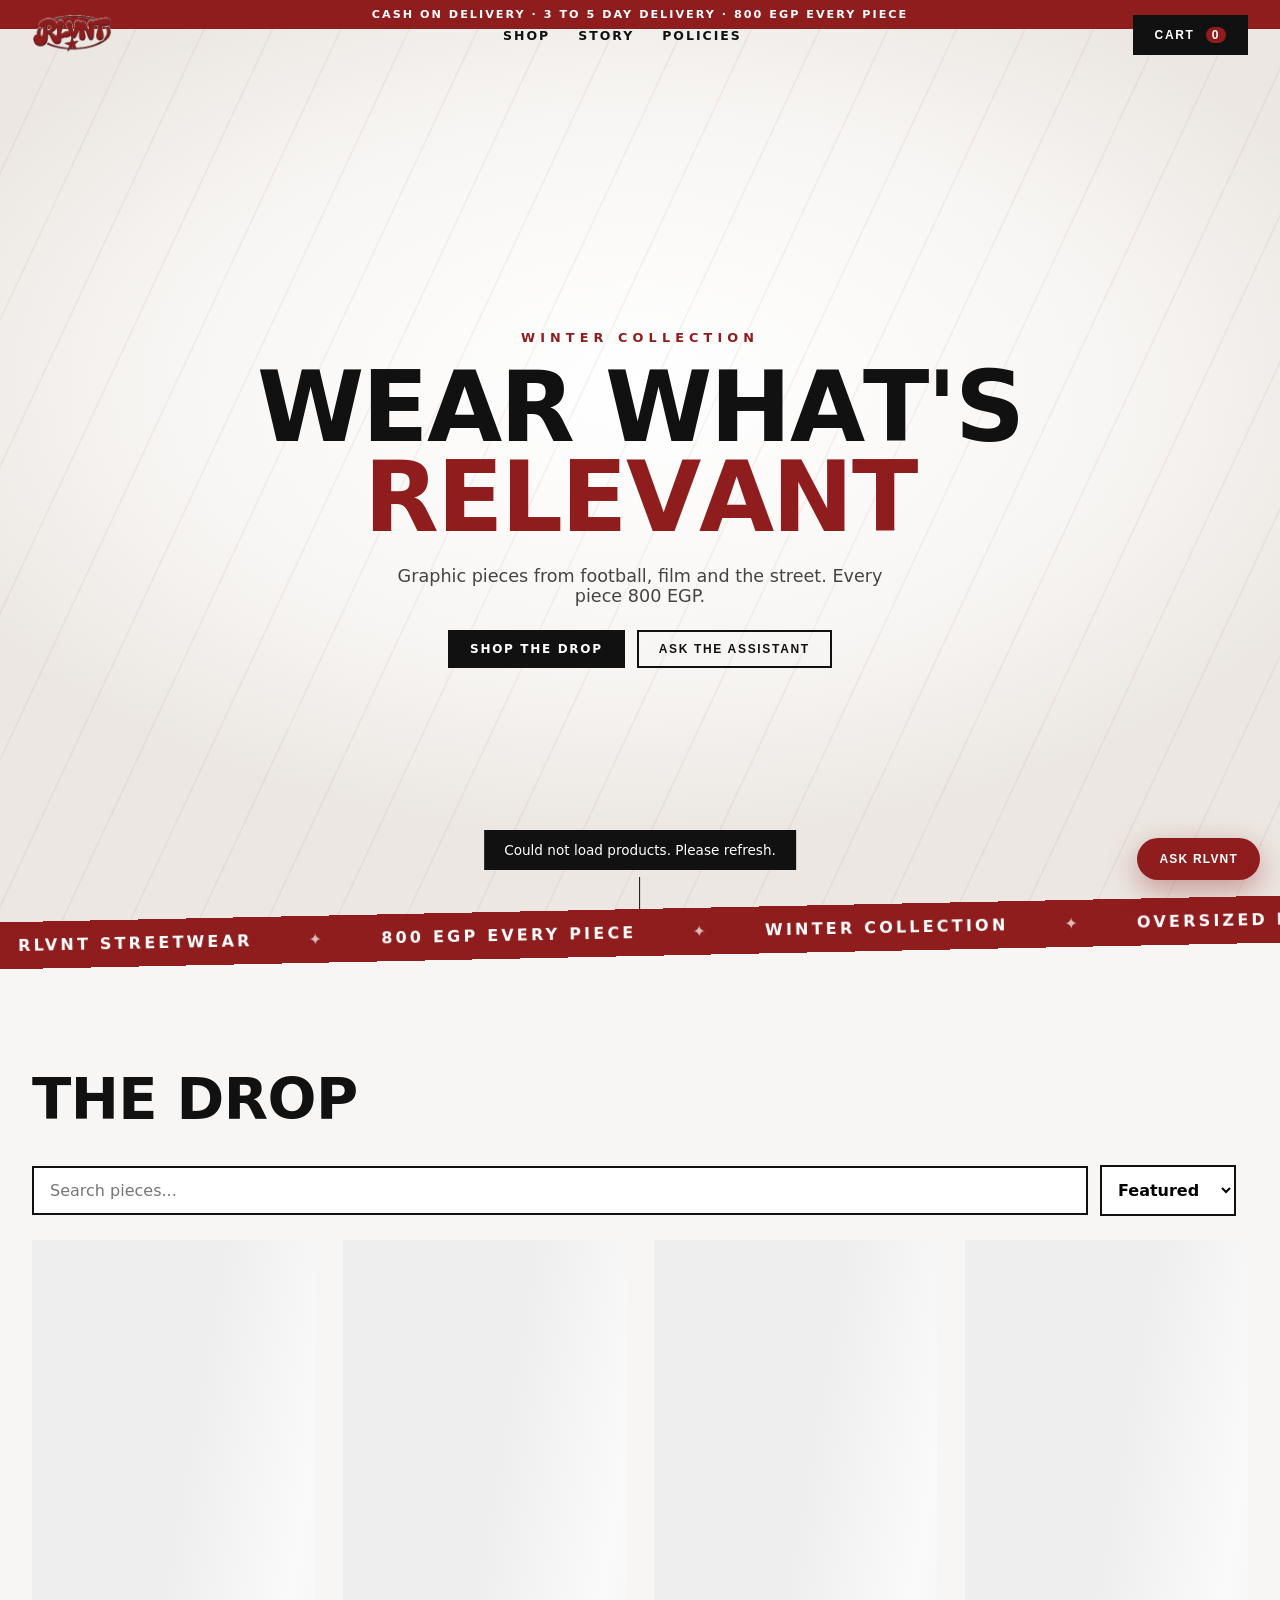
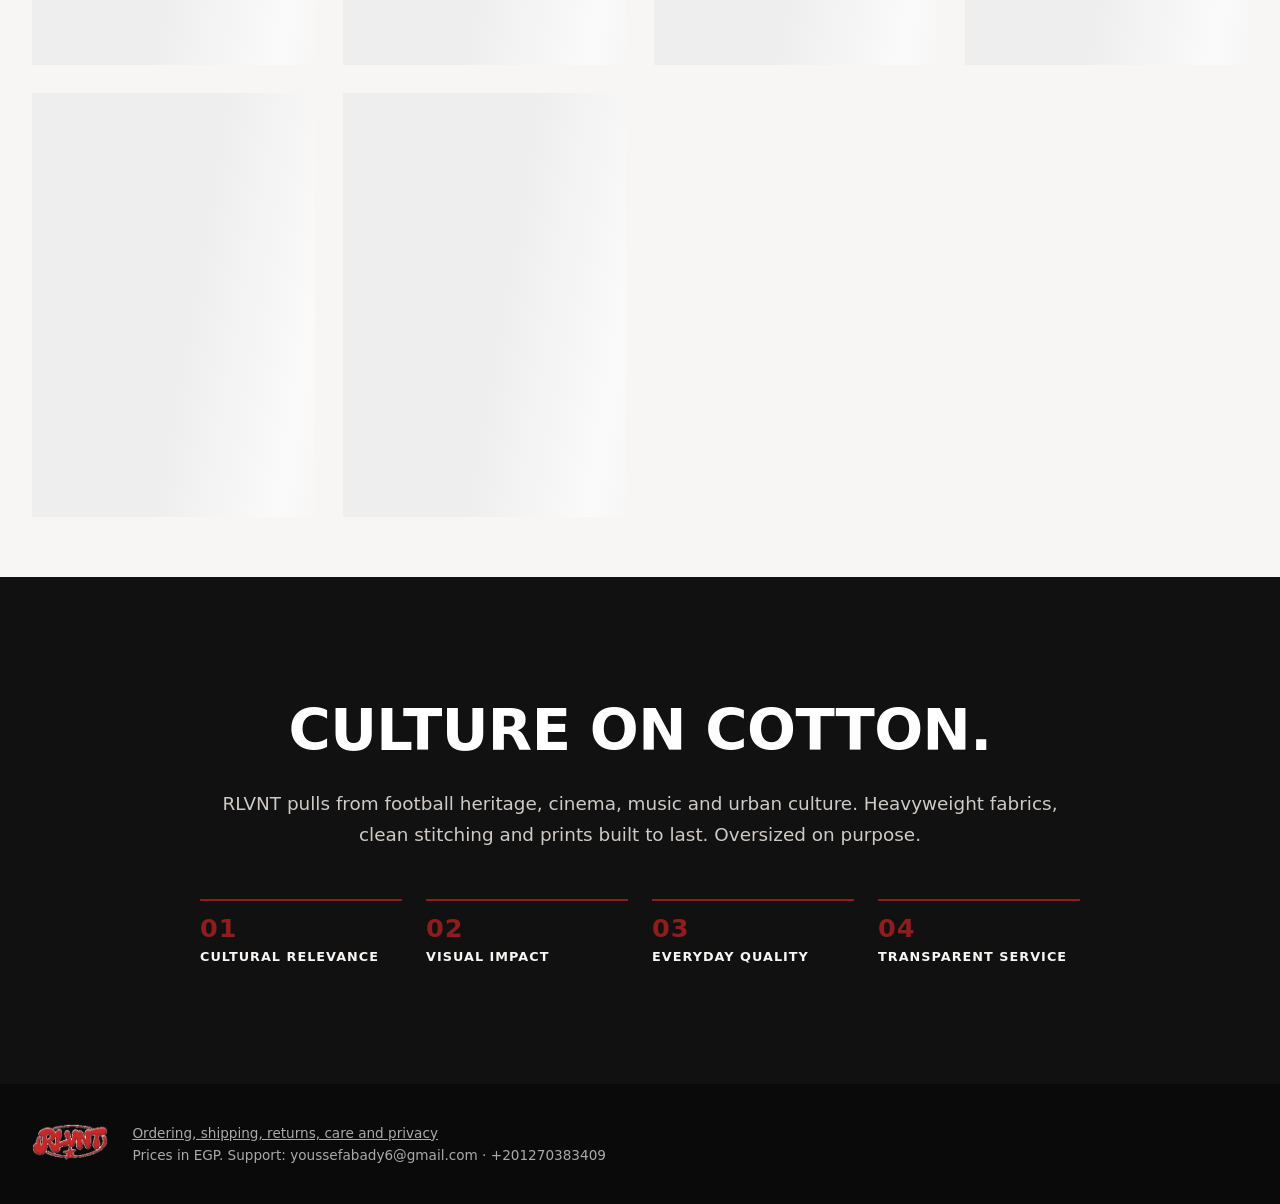
==== commit 9c83e1cf: "Search, sort, wishlist, size guide, related, WhatsApp order, announcement bar, 4 new products" ====
--- a/public/index.html
+++ b/public/index.html
@@ -3,9 +3,10 @@
 <meta name="viewport" content="width=device-width,initial-scale=1">
 <title>RLVNT | Streetwear</title>
 <meta name="description" content="RLVNT. Graphic streetwear built on football, cinema and street culture. Every piece 800 EGP.">
-<link rel="icon" href="images/logo.png">
+<link rel="icon" href="images/logo.png"><meta name="theme-color" content="#111111"><meta property="og:title" content="RLVNT | Streetwear"><meta property="og:description" content="Graphic streetwear. Every piece 800 EGP. Cash on delivery."><meta property="og:image" content="images/real-madrid-set.jpg"><meta property="og:type" content="website">
 <link rel="stylesheet" href="style.css"></head>
 <body>
+<div class="annc">Cash on delivery · 3 to 5 day delivery · 800 EGP every piece</div>
 <div class="progress" id="progress"></div>
 <header id="nav">
   <a class="brand" href="#top"><img src="images/logo.png" alt="RLVNT"></a>
@@ -30,6 +31,7 @@
 <section class="shop" id="shop">
   <div class="shop-head reveal"><h2>The Drop</h2>
     <div class="filters" id="filters"></div></div>
+  <div class="tools"><input id="q" type="search" placeholder="Search pieces..." aria-label="Search"><select id="sort" aria-label="Sort"><option value="new">Featured</option><option value="az">Name A-Z</option><option value="za">Name Z-A</option></select><span id="resCount"></span></div>
   <div id="grid" class="grid"></div>
 </section>
 
@@ -76,6 +78,7 @@
   <div id="chips" class="chips"></div>
   <form id="form"><input id="input" placeholder="Message / اكتب رسالتك" autocomplete="off" maxlength="500" dir="auto"><button aria-label="Send">➤</button></form>
 </section>
+<button id="toTop" class="totop" aria-label="Back to top">↑</button>
 <div id="toast" class="toast"></div>
 <script src="config.js"></script><script src="app.js"></script>
 </body></html>
--- a/public/style.css
+++ b/public/style.css
@@ -128,3 +128,18 @@
 .qvinfo{padding:44px 36px;display:flex;flex-direction:column;gap:14px}.qvinfo h3{font-size:2rem;line-height:1;margin:0;text-transform:uppercase;font-weight:900}.qvinfo .pr{font-size:1.5rem;margin:0;color:var(--crimson)}.qvinfo .desc{color:#555;margin:0}
 .pills{display:flex;gap:8px;flex-wrap:wrap}.pill{min-width:48px;padding:11px 14px;border:2px solid var(--black);background:transparent;font-weight:800;cursor:pointer;transition:all .25s}.pill:hover{transform:translateY(-2px)}.pill.on{background:var(--black);color:#fff}
 @media(max-width:720px){.qvbody{grid-template-columns:1fr}.qvinfo{padding:24px}}
+
+/* ---- v3 features ---- */
+.annc{background:var(--crimson);color:#fff;text-align:center;font-size:.7rem;letter-spacing:.18em;text-transform:uppercase;font-weight:800;padding:8px 10px}
+header#nav.stuck{box-shadow:0 8px 30px -12px rgba(0,0,0,.25)}
+.tools{display:flex;gap:12px;align-items:center;margin:0 0 24px;flex-wrap:wrap}
+.tools input{flex:1;min-width:200px;padding:13px 16px;border:2px solid var(--black);background:#fff;font:inherit;transition:box-shadow .3s,border-color .3s}.tools input:focus{outline:0;border-color:var(--crimson);box-shadow:0 0 0 4px rgba(143,29,29,.15)}
+.tools select{padding:13px 12px;border:2px solid var(--black);background:#fff;font:inherit;font-weight:700}.tools span{font-size:.75rem;letter-spacing:.15em;text-transform:uppercase;color:#777;font-weight:700}
+.nores{grid-column:1/-1;text-align:center;padding:60px 0;color:#777}
+.skel{aspect-ratio:4/6;background:linear-gradient(100deg,#eee 30%,#fafafa 50%,#eee 70%);background-size:200% 100%;animation:sk 1.2s infinite}@keyframes sk{to{background-position:-200% 0}}
+.heart{position:absolute;right:12px;top:12px;width:40px;height:40px;border-radius:50%;border:0;background:rgba(255,255,255,.9);font-size:1.2rem;cursor:pointer;z-index:5;transition:transform .3s var(--ease),color .2s}.heart:hover{transform:scale(1.15)}.heart.on{color:var(--crimson);animation:pop .4s var(--ease)}@keyframes pop{40%{transform:scale(1.4)}}
+.linkbtn{background:none;border:0;padding:4px 0;font:inherit;font-weight:800;font-size:.75rem;letter-spacing:.12em;text-transform:uppercase;text-decoration:underline;cursor:pointer;color:var(--black);text-align:left;display:inline-block}.linkbtn:hover{color:var(--crimson)}
+.guide{max-height:0;overflow:hidden;transition:max-height .5s var(--ease)}.guide.open{max-height:260px}.guide table{width:100%;border-collapse:collapse;font-size:.8rem}.guide th,.guide td{border-bottom:1px solid #ddd;padding:6px;text-align:center}
+.related small{display:block;margin-bottom:8px;font-weight:800;letter-spacing:.12em;text-transform:uppercase;font-size:.65rem}.rrow{display:flex;gap:8px}.rthumb{width:64px;height:80px;padding:0;border:1px solid #ddd;background:#fff;cursor:pointer;transition:transform .3s var(--ease),border-color .3s}.rthumb:hover{transform:translateY(-4px);border-color:var(--crimson)}.rthumb img{width:100%;height:100%;object-fit:contain}
+.totop{position:fixed;left:18px;bottom:22px;width:44px;height:44px;border-radius:50%;border:0;background:var(--black);color:#fff;font-size:1.1rem;cursor:pointer;opacity:0;transform:translateY(20px);pointer-events:none;transition:all .4s var(--ease);z-index:60}.totop.on{opacity:1;transform:none;pointer-events:auto}
+@media(prefers-reduced-motion:reduce){*{animation-duration:.01ms!important;transition-duration:.01ms!important}}
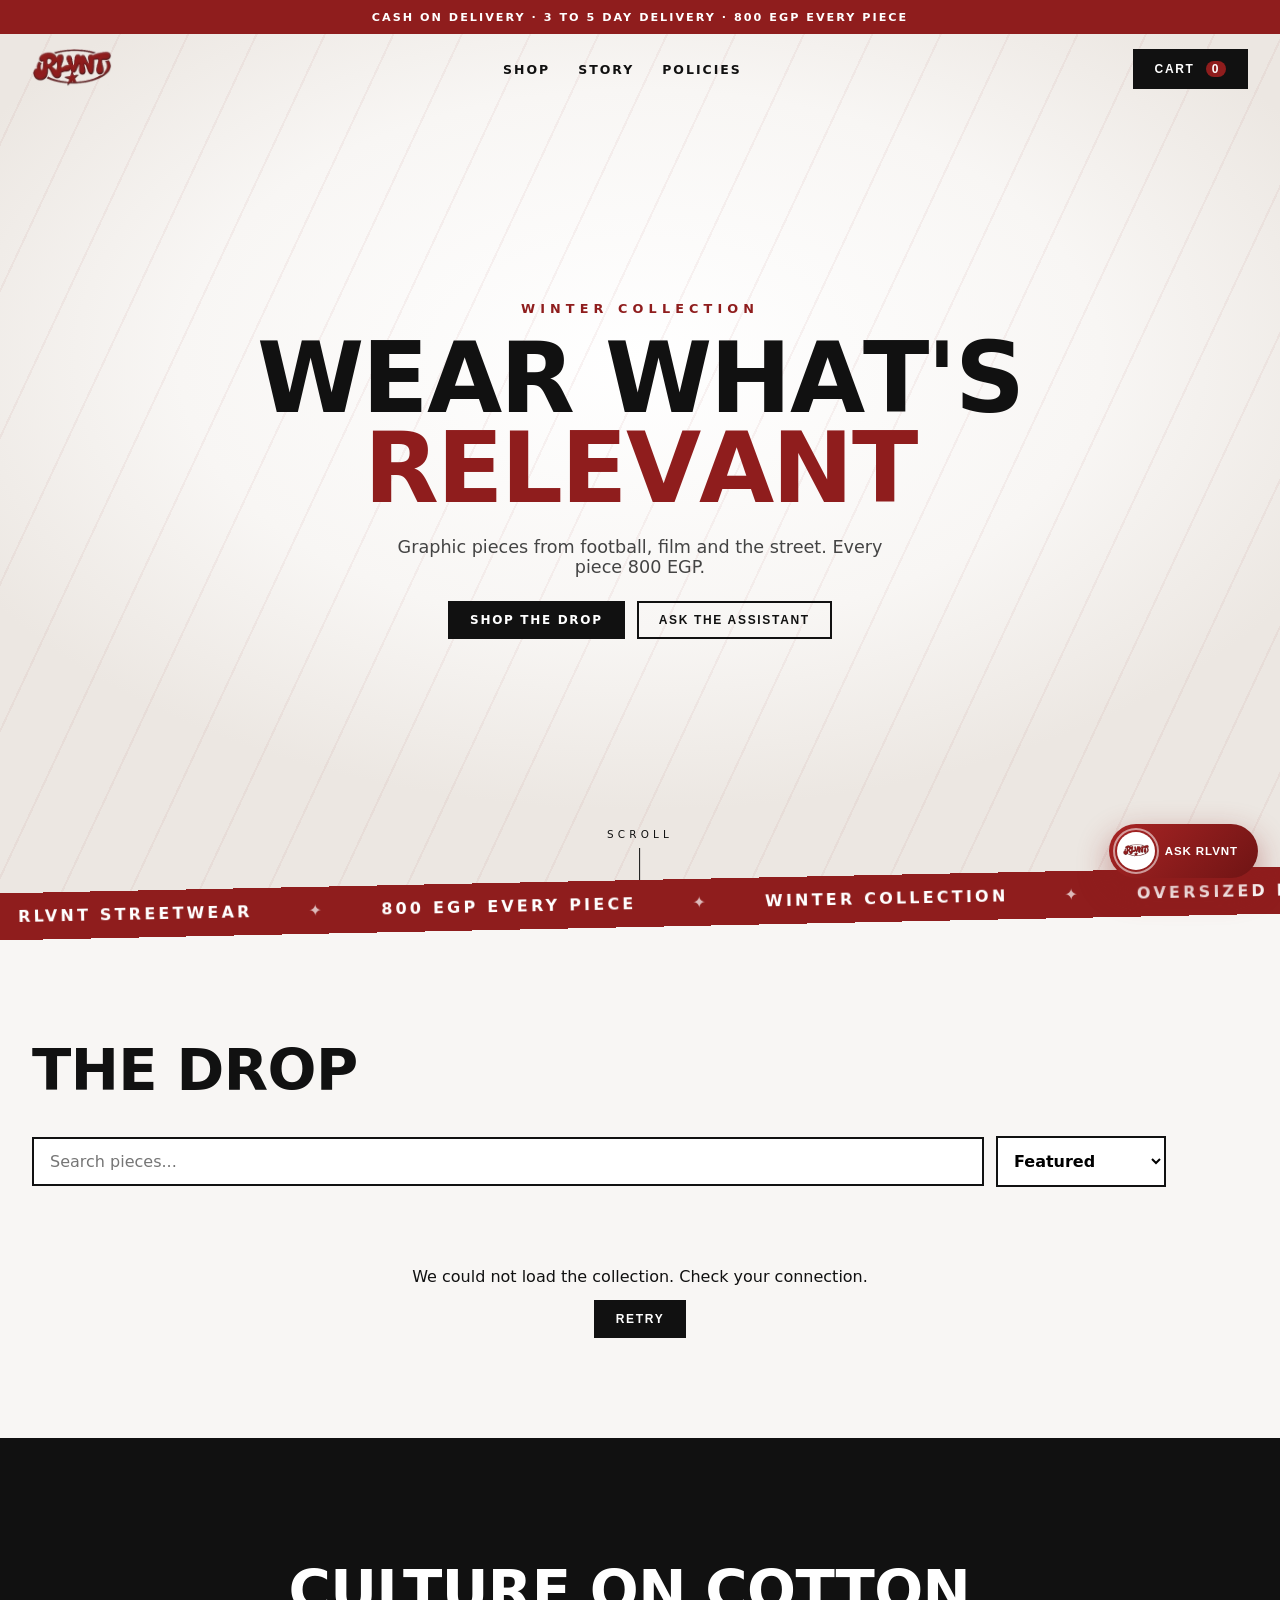
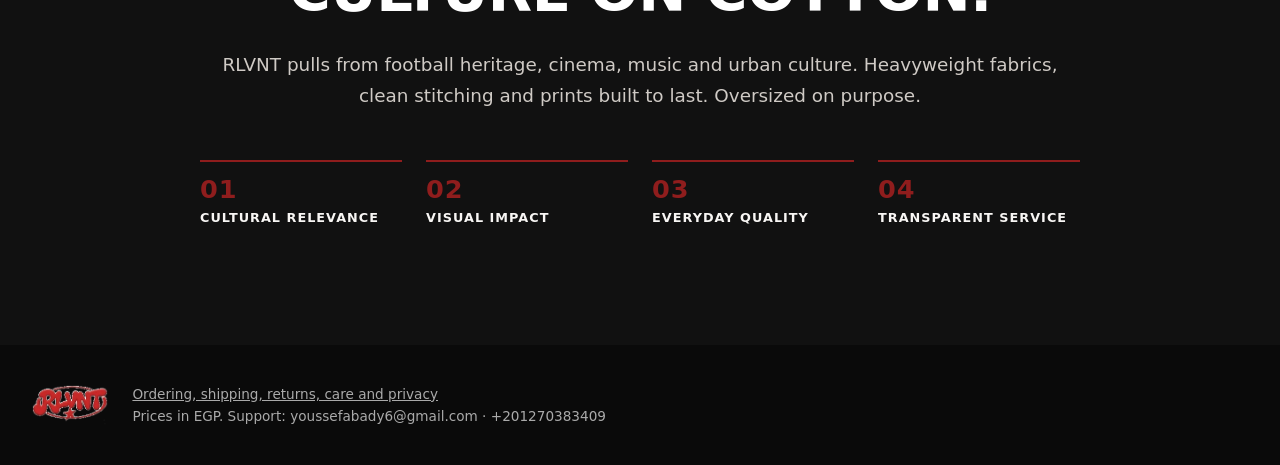
==== commit ca82e41a: "Chat widget redesign, grounded prompt + reply guard, tests" ====
--- a/public/index.html
+++ b/public/index.html
@@ -71,12 +71,13 @@
   <div id="orderDone" class="orderdone hidden"></div>
   </aside>
 
-<button id="chatFab" class="fab" aria-label="Open assistant"><span>Ask RLVNT</span></button>
+<button id="chatFab" class="fab" aria-label="Open assistant"><span class="fi"><img src="images/logo.png" alt=""></span><span class="lb">Ask RLVNT</span></button>
 <section id="chat" class="chat" aria-label="RLVNT assistant">
-  <div class="chat-head"><div><b>RLVNT Assistant</b><small>English · عربي</small></div><button id="chatClose" class="x" aria-label="Close">×</button></div>
+  <div class="chat-head"><div class="av"><img src="images/logo.png" alt="RLVNT"></div><div class="tt"><b>RLVNT Assistant</b><small>Online · English · عربي</small></div><button id="chatClose" class="x" aria-label="Close">×</button></div>
   <div id="log" class="log"></div>
   <div id="chips" class="chips"></div>
-  <form id="form"><input id="input" placeholder="Message / اكتب رسالتك" autocomplete="off" maxlength="500" dir="auto"><button aria-label="Send">➤</button></form>
+  <form id="form"><input id="input" placeholder="Ask anything · اسأل أي حاجة" autocomplete="off" maxlength="500" dir="auto"><button aria-label="Send">➤</button></form>
+  <div class="chat-foot">AI assistant. For anything unsure, WhatsApp +201270383409</div>
 </section>
 <button id="toTop" class="totop" aria-label="Back to top">↑</button>
 <div id="toast" class="toast"></div>
--- a/public/style.css
+++ b/public/style.css
@@ -67,22 +67,9 @@
 .line img{width:72px;height:90px;object-fit:contain;background:#fff}.line b{font-size:.8rem;text-transform:uppercase}.line small{color:#666;display:block}
 .qty{display:flex;align-items:center;gap:8px;margin-top:6px}.qty button{width:26px;height:26px;border:1px solid var(--black);background:#fff;cursor:pointer;font-weight:800}.qty button:hover{background:var(--black);color:#fff}
 .drawer-foot{padding:20px 24px;border-top:1px solid #ddd}.total{display:flex;justify-content:space-between;font-size:1.1rem;margin-bottom:8px}.note{font-size:.78rem;color:#666;line-height:1.5}
-.fab{position:fixed;right:20px;bottom:20px;z-index:55;background:var(--crimson);color:#fff;border:0;border-radius:40px;padding:14px 22px;font-weight:800;letter-spacing:.1em;text-transform:uppercase;font-size:.75rem;cursor:pointer;box-shadow:0 10px 30px rgba(143,29,29,.4);animation:pulse 2.6s infinite}
-@keyframes pulse{0%,100%{box-shadow:0 10px 30px rgba(143,29,29,.4)}50%{box-shadow:0 10px 40px rgba(143,29,29,.75)}}
-.chat{position:fixed;right:20px;bottom:20px;width:380px;max-width:calc(100vw - 24px);height:min(600px,calc(100vh - 40px));background:var(--white);z-index:80;display:flex;flex-direction:column;box-shadow:0 30px 80px rgba(0,0,0,.35);transform:translateY(30px) scale(.96);opacity:0;pointer-events:none;transition:all .35s var(--ease);transform-origin:bottom right}
-.chat.on{transform:none;opacity:1;pointer-events:auto}
-.chat-head{background:var(--black);color:#fff;display:flex;justify-content:space-between;align-items:center;padding:14px 18px;border-bottom:3px solid var(--crimson)}.chat-head small{display:block;opacity:.7;margin-top:2px}
-.log{flex:1;overflow:auto;padding:16px;display:flex;flex-direction:column;gap:10px;background:var(--off)}
-.msg{max-width:86%;padding:10px 14px;line-height:1.5;font-size:.92rem;white-space:pre-wrap;animation:pop .3s var(--ease);unicode-bidi:plaintext}
-.msg.bot{background:#fff;align-self:flex-start;border-left:3px solid var(--crimson)}.msg.me{background:var(--black);color:#fff;align-self:flex-end}
-.typing{display:flex;gap:4px;padding:12px 14px}.typing i{width:7px;height:7px;background:var(--crimson);border-radius:50%;animation:dot 1s infinite}.typing i:nth-child(2){animation-delay:.15s}.typing i:nth-child(3){animation-delay:.3s}
-@keyframes dot{50%{transform:translateY(-5px);opacity:.4}}
-.pcards{display:flex;gap:8px;overflow:auto;align-self:stretch;padding-bottom:4px}.pc{flex:0 0 120px;background:#fff;border:1px solid #e3ded9;font-size:.7rem;text-transform:uppercase}.pc img{width:100%;height:120px;object-fit:contain}.pc div{padding:6px}.pc button{width:100%;border:0;background:var(--black);color:#fff;padding:7px;font-weight:800;cursor:pointer;font-size:.65rem;letter-spacing:.1em}.pc button:hover{background:var(--crimson)}
-.chips{display:flex;gap:6px;flex-wrap:wrap;padding:8px 12px 0;background:var(--off)}.chips button{border:1px solid var(--black);background:#fff;padding:6px 10px;font-size:.75rem;cursor:pointer;transition:all .2s}.chips button:hover{background:var(--black);color:#fff}
-#form{display:flex;border-top:1px solid #ddd}#form input{flex:1;border:0;padding:14px;font-size:.95rem;background:#fff;outline:none}#form button{border:0;background:var(--crimson);color:#fff;width:54px;cursor:pointer;font-size:1.1rem}
 .toast{position:fixed;left:50%;bottom:30px;transform:translate(-50%,40px);background:var(--black);color:#fff;padding:12px 20px;font-size:.85rem;opacity:0;transition:all .35s var(--ease);z-index:120;pointer-events:none}.toast.on{opacity:1;transform:translate(-50%,0)}
 .policy{max-width:760px;margin:110px auto 60px;padding:0 24px;line-height:1.6}.policy h2{font-size:1.5rem;color:var(--crimson);margin-top:36px}
-@media(max-width:720px){nav{display:none}header{padding:10px 16px}.shop{padding:80px 16px 40px}.fl{opacity:.55}.fab span{display:none}.fab{width:56px;height:56px;padding:0}.fab:before{content:"💬"}.chat{right:0;bottom:0;width:100vw;max-width:100vw;height:86vh}}
+@media(max-width:720px){nav{display:none}header{padding:10px 16px}.shop{padding:80px 16px 40px}.fl{opacity:.55}}
 @media(prefers-reduced-motion:reduce){*{animation:none!important;transition:none!important}h1 .ch,.reveal,.card{opacity:1!important;transform:none!important}}
 .fl{aspect-ratio:1/1;overflow:hidden}.fl img{width:190%;max-width:none;margin:-42% 0 0 -45%}
 .fl{width:clamp(110px,15vw,215px)}
@@ -143,3 +130,66 @@
 .related small{display:block;margin-bottom:8px;font-weight:800;letter-spacing:.12em;text-transform:uppercase;font-size:.65rem}.rrow{display:flex;gap:8px}.rthumb{width:64px;height:80px;padding:0;border:1px solid #ddd;background:#fff;cursor:pointer;transition:transform .3s var(--ease),border-color .3s}.rthumb:hover{transform:translateY(-4px);border-color:var(--crimson)}.rthumb img{width:100%;height:100%;object-fit:contain}
 .totop{position:fixed;left:18px;bottom:22px;width:44px;height:44px;border-radius:50%;border:0;background:var(--black);color:#fff;font-size:1.1rem;cursor:pointer;opacity:0;transform:translateY(20px);pointer-events:none;transition:all .4s var(--ease);z-index:60}.totop.on{opacity:1;transform:none;pointer-events:auto}
 @media(prefers-reduced-motion:reduce){*{animation-duration:.01ms!important;transition-duration:.01ms!important}}
+
+.gthumbs{position:absolute;left:10px;bottom:10px;display:flex;gap:6px;z-index:2}.gthumb{width:48px;height:48px;padding:0;border:2px solid #fff;background:#fff;cursor:pointer;overflow:hidden}.gthumb img{width:100%;height:100%;object-fit:cover;transform:none!important}
+.qvimg{position:relative}
+
+.netbanner{position:fixed;top:0;left:0;right:0;z-index:200;background:#111;color:#fff;text-align:center;padding:8px 12px;font-size:13px}.gerr{grid-column:1/-1;text-align:center;padding:40px 10px}.gerr p{margin-bottom:14px}
+
+/* layout fixes: announcement bar above fixed nav, tidy toolbar */
+.annc{position:fixed;top:0;left:0;right:0;z-index:60;height:34px;display:flex;align-items:center;justify-content:center;padding:0 10px;white-space:nowrap;overflow:hidden;text-overflow:ellipsis;transition:transform .3s var(--ease)}
+header{top:34px;transition:top .3s var(--ease),background .3s,box-shadow .3s,padding .3s}
+body.annc-off .annc{transform:translateY(-100%)}
+body.annc-off header{top:0}
+.shop-head{display:flex;flex-wrap:wrap;align-items:center;justify-content:space-between;gap:14px 24px;max-width:100%}
+.shop-head h2{margin:0}
+.filters{max-width:100%;justify-content:flex-end}
+.filters button{white-space:nowrap}
+.tools{display:grid;grid-template-columns:minmax(0,1fr) 170px auto;gap:12px;align-items:center;max-width:100%}
+.tools input{min-width:0;width:100%}
+.tools select{width:100%;min-width:0}
+.tools span{white-space:nowrap;text-align:right;min-width:70px}
+@media(max-width:720px){
+  .annc{font-size:.5rem;letter-spacing:.05em;height:30px}
+  header{top:30px}
+  .shop-head{flex-direction:column;align-items:flex-start}
+  .filters{justify-content:flex-start;width:100%}
+  .filters button{padding:7px 12px;font-size:.66rem}
+  .tools{grid-template-columns:1fr 1fr;}
+  .tools input{grid-column:1/-1}
+  .tools span{text-align:right}
+}
+@media(max-width:400px){h1{font-size:2.35rem}}
+
+/* ---- chat widget v2 ---- */
+.fab{position:fixed;right:22px;bottom:22px;z-index:55;display:flex;align-items:center;gap:10px;background:linear-gradient(135deg,#a82424,#6f1414);color:#fff;border:0;border-radius:40px;padding:8px 20px 8px 8px;font-weight:800;letter-spacing:.08em;text-transform:uppercase;font-size:.72rem;cursor:pointer;box-shadow:0 12px 32px rgba(143,29,29,.45);transition:transform .25s var(--ease),box-shadow .25s}
+.fab:hover{transform:translateY(-3px) scale(1.03);box-shadow:0 18px 40px rgba(143,29,29,.55)}
+.fab .fi{width:38px;height:38px;border-radius:50%;background:#fff;display:grid;place-items:center;position:relative}.fab .fi img{width:26px;height:26px;object-fit:contain}
+.fab .fi:after{content:"";position:absolute;inset:-4px;border-radius:50%;border:2px solid rgba(255,255,255,.55);animation:ring 2.4s infinite}
+@keyframes ring{0%{transform:scale(.9);opacity:.9}100%{transform:scale(1.5);opacity:0}}
+.chat{position:fixed;right:22px;bottom:22px;width:392px;max-width:calc(100vw - 24px);height:min(640px,calc(100vh - 44px));background:#fff;z-index:80;display:flex;flex-direction:column;border-radius:22px;overflow:hidden;box-shadow:0 30px 90px rgba(0,0,0,.38),0 0 0 1px rgba(0,0,0,.06);transform:translateY(28px) scale(.94);opacity:0;pointer-events:none;transition:transform .4s var(--ease),opacity .3s;transform-origin:bottom right}
+.chat.on{transform:none;opacity:1;pointer-events:auto}
+.chat-head{background:linear-gradient(135deg,#161616,#2a0c0c);color:#fff;display:flex;align-items:center;gap:12px;padding:14px 16px}
+.chat-head .av{width:42px;height:42px;border-radius:50%;background:#fff;display:grid;place-items:center;flex:none;position:relative}.chat-head .av img{width:30px;height:30px;object-fit:contain}
+.chat-head .av:after{content:"";position:absolute;right:0;bottom:0;width:11px;height:11px;background:#3ddc84;border:2px solid #1c0c0c;border-radius:50%}
+.chat-head .tt{flex:1;line-height:1.25}.chat-head b{font-size:.98rem;letter-spacing:.02em}.chat-head small{display:block;opacity:.7;font-size:.74rem;margin-top:2px}
+.chat-head .x{background:rgba(255,255,255,.12);border:0;color:#fff;width:32px;height:32px;border-radius:50%;font-size:1.2rem;cursor:pointer;transition:background .2s,transform .2s}.chat-head .x:hover{background:var(--crimson);transform:rotate(90deg)}
+.log{flex:1;overflow:auto;padding:18px 14px;display:flex;flex-direction:column;gap:8px;background:linear-gradient(#faf8f6,#f3efec);scroll-behavior:smooth}
+.msg{flex:none;max-width:84%;padding:10px 14px;line-height:1.55;font-size:.92rem;white-space:pre-wrap;animation:pop .35s var(--ease);unicode-bidi:plaintext;border-radius:18px;word-wrap:break-word}
+.msg.bot{background:#fff;align-self:flex-start;border-bottom-left-radius:5px;box-shadow:0 2px 8px rgba(0,0,0,.07)}
+.msg.me{background:linear-gradient(135deg,#a82424,#7d1717);color:#fff;align-self:flex-end;border-bottom-right-radius:5px;box-shadow:0 4px 12px rgba(143,29,29,.28)}
+.msg strong{font-weight:800}
+.plink{display:inline-flex;align-items:center;gap:4px;margin:0 2px;padding:2px 9px;border-radius:12px;border:1px solid var(--crimson);background:#fff;color:var(--crimson);font-size:.72rem;font-weight:800;cursor:pointer;vertical-align:baseline;transition:all .2s}.plink:hover{background:var(--crimson);color:#fff}
+.typing{display:flex;gap:5px;padding:14px 16px;align-items:center}.typing i{width:7px;height:7px;background:#b9a9a9;border-radius:50%;animation:dot 1.1s infinite}.typing i:nth-child(2){animation-delay:.15s}.typing i:nth-child(3){animation-delay:.3s}
+@keyframes dot{0%,60%,100%{transform:translateY(0);opacity:.4}30%{transform:translateY(-6px);opacity:1;background:var(--crimson)}}
+.pcards{flex:none;display:flex;gap:10px;overflow:auto;align-self:stretch;padding:2px 2px 6px;scroll-snap-type:x mandatory}
+.pc{flex:0 0 128px;background:#fff;border-radius:14px;overflow:hidden;box-shadow:0 2px 10px rgba(0,0,0,.09);font-size:.7rem;scroll-snap-align:start;animation:pop .4s var(--ease)}
+.pc img{width:100%;height:124px;object-fit:contain;background:#f4f1ee;cursor:pointer}.pc div{padding:7px 8px 3px;font-weight:700;text-transform:uppercase;letter-spacing:.03em;line-height:1.25}.pc small{display:block;padding:0 8px 6px;color:#777}
+.pc button{width:calc(100% - 12px);margin:0 6px 6px;border:0;border-radius:9px;background:var(--black);color:#fff;padding:7px;font-weight:800;cursor:pointer;font-size:.65rem;letter-spacing:.1em;transition:background .2s}.pc button:hover{background:var(--crimson)}
+.chips{display:flex;gap:7px;overflow-x:auto;flex-wrap:nowrap;padding:10px 12px 4px;background:#f3efec;scrollbar-width:none}.chips::-webkit-scrollbar{display:none}.chips:empty{display:none}
+.chips button{flex:none;border:1px solid #d9d1cb;background:#fff;padding:7px 13px;border-radius:20px;font-size:.78rem;cursor:pointer;transition:all .2s;white-space:nowrap;animation:pop .4s var(--ease)}.chips button:hover{background:var(--crimson);border-color:var(--crimson);color:#fff;transform:translateY(-2px)}
+#form{display:flex;align-items:center;gap:8px;padding:10px 12px 12px;background:#f3efec}
+#form input{flex:1;border:1px solid #e1dad4;border-radius:24px;padding:12px 16px;font-size:.95rem;background:#fff;outline:none;transition:border-color .2s,box-shadow .2s;min-width:0}#form input:focus{border-color:var(--crimson);box-shadow:0 0 0 3px rgba(143,29,29,.12)}
+#form button{flex:none;border:0;background:var(--crimson);color:#fff;width:44px;height:44px;border-radius:50%;cursor:pointer;font-size:1.05rem;display:grid;place-items:center;transition:transform .2s,background .2s}#form button:hover{background:#6f1414;transform:scale(1.08)}
+.chat-foot{background:#f3efec;text-align:center;font-size:.66rem;color:#8a817b;padding:0 12px 8px}
+@media(max-width:720px){.fab{right:14px;bottom:14px;padding:6px}.fab span.lb{display:none}.chat{right:0;bottom:0;width:100vw;max-width:100vw;height:88dvh;border-radius:22px 22px 0 0}#form input{font-size:16px}}
